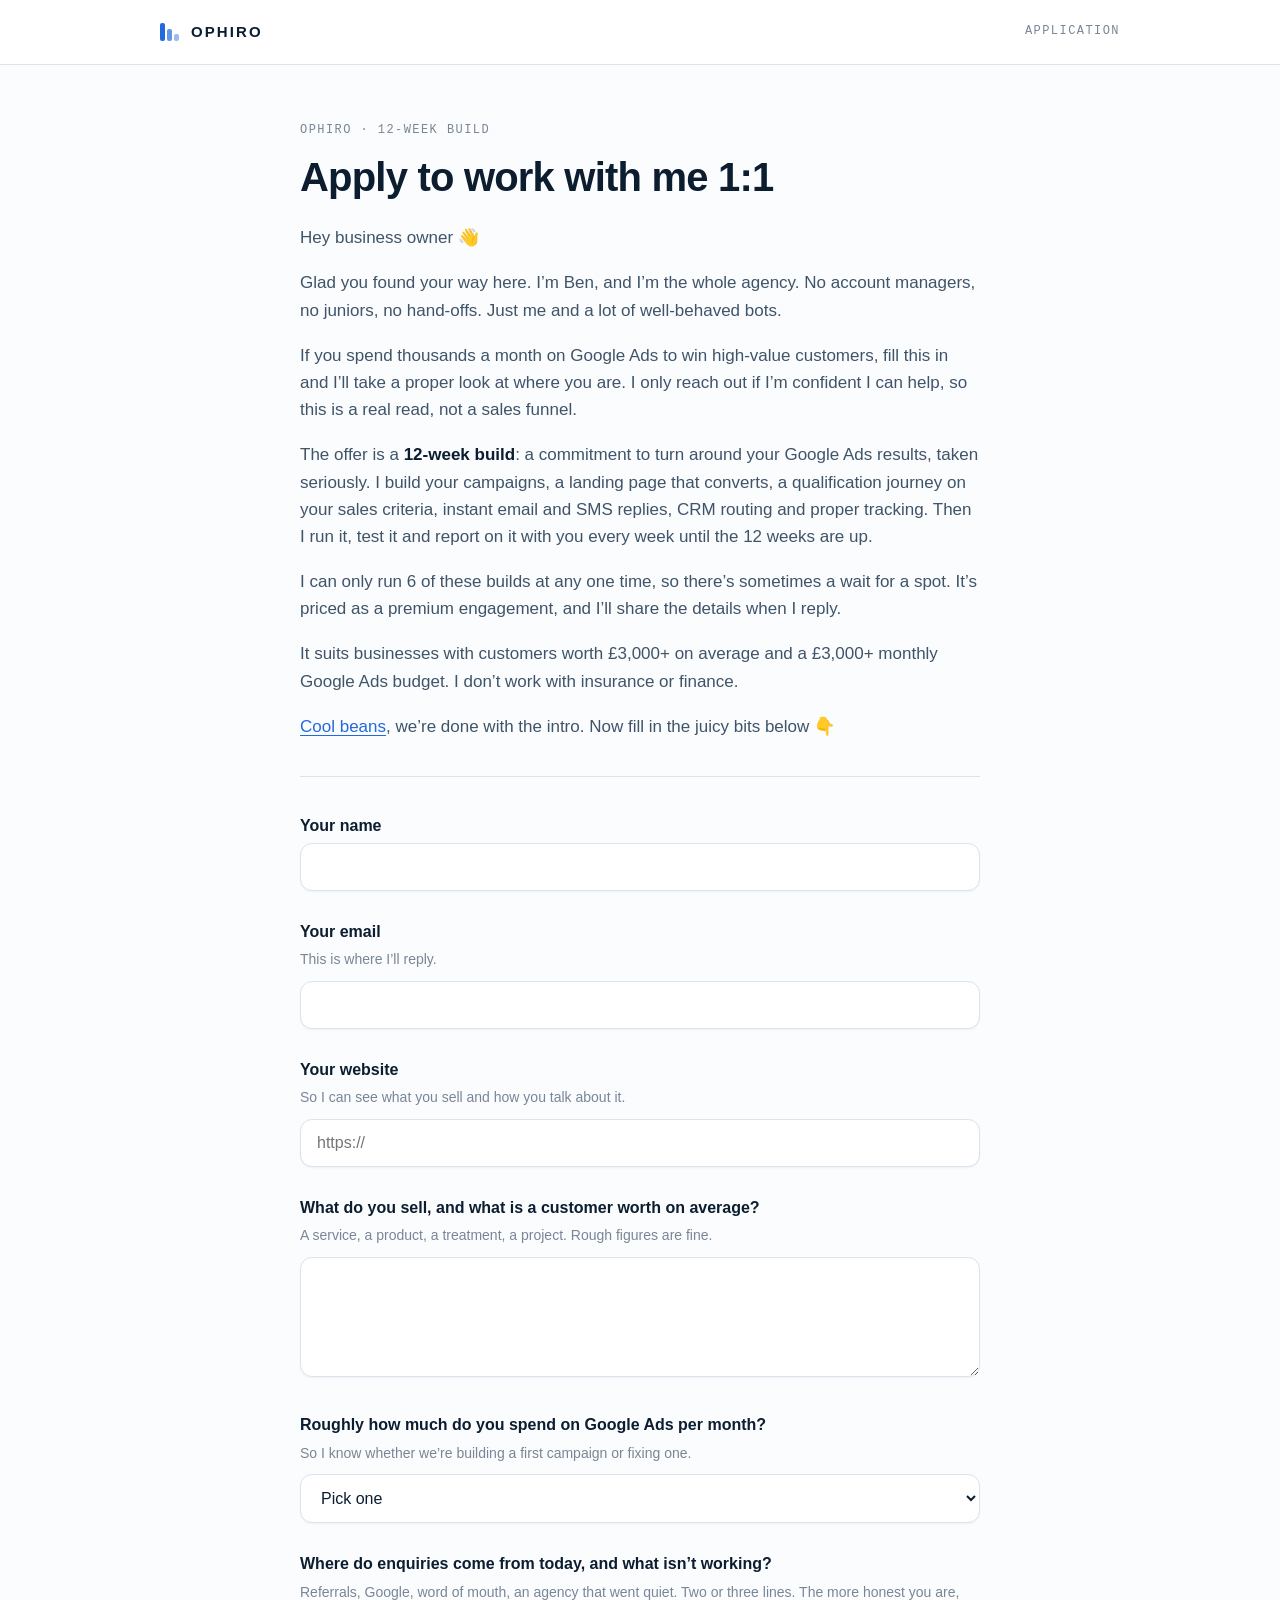
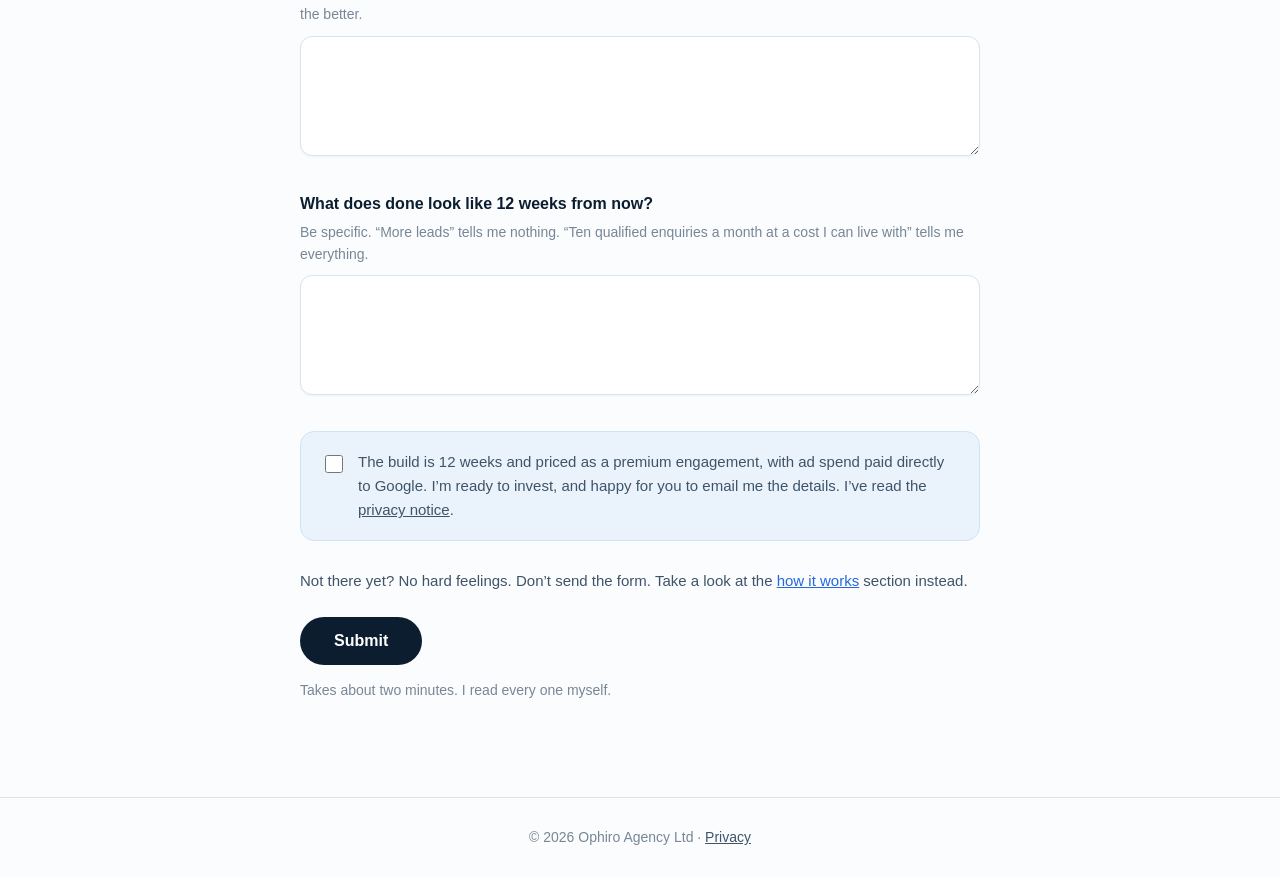
==== apply/index.html @ 17ac4d80 "Remove price placeholder from apply page Co-Authored-By: Claude Sonnet 5.5 <noreply@anthropic.com>" ====
<!doctype html>
<html lang="en-GB">
<head>
  <meta charset="utf-8">
  <meta name="viewport" content="width=device-width, initial-scale=1">
  <title>Apply | Ophiro</title>
  <meta name="description" content="Apply to work with Ben Abel on a 12-week Google Ads build. Takes about two minutes, and Ben reads every one himself.">
  <meta name="robots" content="index,follow">
  <meta name="theme-color" content="#ffffff">
  <link rel="canonical" href="https://ophiro.xyz/apply">
  <link rel="icon" type="image/png" sizes="64x64" href="/favicon.png">
  <link rel="apple-touch-icon" sizes="180x180" href="/apple-touch-icon.png">
  <link rel="stylesheet" href="/apply/apply.css?v=1">
</head>
<body>
  <header class="apply-bar">
    <div class="apply-bar-inner">
      <a class="apply-brand" href="/" aria-label="Ophiro home">
        <span class="apply-brand-mark" aria-hidden="true"><i></i><i></i><i></i></span>
        <span>OPHIRO</span>
      </a>
      <span class="apply-tag">Application</span>
    </div>
  </header>

  <main class="apply-wrap" data-apply-root>
    <p class="apply-kicker">Ophiro · 12-Week Build</p>
    <h1>Apply to work with me 1:1</h1>

    <div class="letter">
      <p>Hey business owner 👋</p>
      <p>Glad you found your way here. I’m Ben, and I’m the whole agency. No account managers, no juniors, no hand-offs. Just me and a lot of well-behaved bots.</p>
      <p>If you spend thousands a month on Google Ads to win high-value customers, fill this in and I’ll take a proper look at where you are. I only reach out if I’m confident I can help, so this is a real read, not a sales funnel.</p>
      <p>The offer is a <strong>12-week build</strong>: a commitment to turn around your Google Ads results, taken seriously. I build your campaigns, a landing page that converts, a qualification journey on your sales criteria, instant email and SMS replies, CRM routing and proper tracking. Then I run it, test it and report on it with you every week until the 12 weeks are up.</p>
      <p>I can only run 6 of these builds at any one time, so there’s sometimes a wait for a spot. It’s priced as a premium engagement, and I’ll share the details when I reply.</p>
      <p>It suits businesses with customers worth £3,000+ on average and a £3,000+ monthly Google Ads budget. I don’t work with insurance or finance.</p>
      <p><a href="/#offer">Cool beans</a>, we’re done with the intro. Now fill in the juicy bits below 👇</p>
    </div>

    <hr class="apply-rule">

    <form class="apply-form" data-apply-form novalidate>
      <div class="honeypot" aria-hidden="true">
        <label>Leave this field empty <input type="text" name="company_website" tabindex="-1" autocomplete="off"></label>
      </div>

      <div class="field">
        <label for="name">Your name</label>
        <input id="name" name="name" type="text" autocomplete="name" required>
      </div>

      <div class="field">
        <label for="email">Your email</label>
        <span class="hint">This is where I’ll reply.</span>
        <input id="email" name="email" type="email" autocomplete="email" required>
      </div>

      <div class="field">
        <label for="website">Your website</label>
        <span class="hint">So I can see what you sell and how you talk about it.</span>
        <input id="website" name="website" type="url" placeholder="https://" autocomplete="url" required>
      </div>

      <div class="field">
        <label for="sell">What do you sell, and what is a customer worth on average?</label>
        <span class="hint">A service, a product, a treatment, a project. Rough figures are fine.</span>
        <textarea id="sell" name="sell" required></textarea>
      </div>

      <div class="field">
        <label for="budget">Roughly how much do you spend on Google Ads per month?</label>
        <span class="hint">So I know whether we’re building a first campaign or fixing one.</span>
        <select id="budget" name="budget" required>
          <option value="">Pick one</option>
          <option>Not advertising yet</option>
          <option>Under £3,000</option>
          <option>£3,000 to £10,000</option>
          <option>£10,000 to £30,000</option>
          <option>£30,000+</option>
        </select>
      </div>

      <div class="field">
        <label for="today">Where do enquiries come from today, and what isn’t working?</label>
        <span class="hint">Referrals, Google, word of mouth, an agency that went quiet. Two or three lines. The more honest you are, the better.</span>
        <textarea id="today" name="today" required></textarea>
      </div>

      <div class="field">
        <label for="done">What does done look like 12 weeks from now?</label>
        <span class="hint">Be specific. “More leads” tells me nothing. “Ten qualified enquiries a month at a cost I can live with” tells me everything.</span>
        <textarea id="done" name="done" required></textarea>
      </div>

      <div class="consent">
        <label>
          <input type="checkbox" name="consent" required>
          <span>The build is 12 weeks and priced as a premium engagement, with ad spend paid directly to Google. I’m ready to invest, and happy for you to email me the details. I’ve read the <a href="/privacy/">privacy notice</a>.</span>
        </label>
      </div>

      <p class="not-ready">Not there yet? No hard feelings. Don’t send the form. Take a look at the <a href="/#how">how it works</a> section instead.</p>

      <button class="submit" type="submit" data-submit>Submit</button>
      <p class="submit-note">Takes about two minutes. I read every one myself.</p>
      <p class="form-error" role="alert" data-error hidden></p>
    </form>

    <section class="thanks" data-thanks tabindex="-1" aria-live="polite">
      <h2>Got it, thank you.</h2>
      <p>I read every application myself. If I’m confident I can help, you’ll hear from me by email, usually within two working days. If I’m not, I’ll tell you that too, and point you somewhere better where I can.</p>
      <p><a href="/">Back to ophiro.xyz</a></p>
    </section>
  </main>

  <footer class="apply-foot">
    <span>© <span data-year></span> Ophiro Agency Ltd · <a href="/privacy/">Privacy</a></span>
  </footer>

  <script src="/apply/apply.js?v=1"></script>
</body>
</html>
---- apply/apply.css ----
:root {
  --ink: #0b1d2f;
  --soft-ink: #3f5468;
  --muted: #788696;
  --line: #dbe3eb;
  --sky: #a9cdf0;
  --sky-3: #eaf3fc;
  --blue: #2468dd;
  --bg: #fbfcfe;
  --error: #b42318;
}

* { box-sizing: border-box; }
html { scroll-behavior: smooth; }
body {
  margin: 0;
  background: var(--bg);
  color: var(--ink);
  font-family: Inter, ui-sans-serif, -apple-system, BlinkMacSystemFont, "Segoe UI", sans-serif;
  line-height: 1.6;
  -webkit-font-smoothing: antialiased;
}
a { color: inherit; }

.apply-bar {
  background: #fff;
  border-bottom: 1px solid var(--line);
}
.apply-bar-inner {
  width: min(960px, calc(100% - 32px));
  margin: 0 auto;
  height: 64px;
  display: flex;
  align-items: center;
  justify-content: space-between;
}
.apply-brand {
  display: inline-flex;
  align-items: center;
  gap: 10px;
  font-weight: 800;
  letter-spacing: .14em;
  font-size: 15px;
  text-decoration: none;
}
.apply-brand i {
  display: inline-block;
  width: 5px;
  height: 18px;
  margin-right: 2px;
  background: var(--blue);
  border-radius: 2px;
}
.apply-brand i:nth-child(2) { height: 12px; opacity: .7; }
.apply-brand i:nth-child(3) { height: 7px; opacity: .45; }
.apply-brand-mark { display: inline-flex; align-items: flex-end; }
.apply-tag {
  font-family: ui-monospace, SFMono-Regular, Menlo, monospace;
  font-size: 12px;
  letter-spacing: .12em;
  text-transform: uppercase;
  color: var(--muted);
}

.apply-wrap {
  width: min(680px, calc(100% - 32px));
  margin: 0 auto;
  padding: 56px 0 96px;
}
.apply-kicker {
  font-family: ui-monospace, SFMono-Regular, Menlo, monospace;
  font-size: 12px;
  letter-spacing: .12em;
  text-transform: uppercase;
  color: var(--muted);
  margin: 0 0 14px;
}
.apply-wrap h1 {
  font-size: clamp(30px, 5vw, 40px);
  line-height: 1.15;
  letter-spacing: -.02em;
  margin: 0 0 24px;
}
.letter p { margin: 0 0 18px; color: var(--soft-ink); font-size: 17px; }
.letter a { color: var(--blue); text-underline-offset: 3px; }
.letter strong { color: var(--ink); }

.apply-rule { border: 0; border-top: 1px solid var(--line); margin: 36px 0; }

.field { margin-bottom: 28px; }
.field label, .field legend {
  display: block;
  font-weight: 700;
  font-size: 16px;
  margin-bottom: 4px;
  padding: 0;
}
.field .hint { display: block; color: var(--muted); font-size: 14px; margin-bottom: 10px; }
.field input[type="text"],
.field input[type="email"],
.field input[type="url"],
.field select,
.field textarea {
  width: 100%;
  padding: 14px 16px;
  border: 1px solid var(--line);
  border-radius: 12px;
  background: #fff;
  color: var(--ink);
  font-size: 16px;
  box-shadow: 0 1px 2px rgba(13, 41, 69, .05);
}
.field textarea { min-height: 120px; resize: vertical; }
.field input:focus, .field select:focus, .field textarea:focus {
  outline: 2px solid var(--blue);
  outline-offset: 1px;
  border-color: var(--blue);
}
.field [aria-invalid="true"] { border-color: var(--error); }

.consent {
  background: var(--sky-3);
  border: 1px solid #cfe3f7;
  border-radius: 14px;
  padding: 18px 20px;
  color: var(--soft-ink);
  font-size: 15px;
  margin-bottom: 28px;
}
.consent label { display: flex; gap: 12px; align-items: flex-start; font-weight: 500; cursor: pointer; }
.consent input { margin-top: 5px; width: 18px; height: 18px; flex: none; }

.not-ready { color: var(--soft-ink); font-size: 15px; margin: 0 0 24px; }
.not-ready a { color: var(--blue); }

.submit {
  display: inline-block;
  border: 0;
  border-radius: 999px;
  padding: 15px 34px;
  background: var(--ink);
  color: #fff;
  font-weight: 700;
  font-size: 16px;
  cursor: pointer;
}
.submit:hover { background: #123451; }
.submit[disabled] { opacity: .6; cursor: wait; }
.submit-note { color: var(--muted); font-size: 14px; margin: 14px 0 0; }

.form-error { color: var(--error); font-size: 15px; margin: 16px 0 0; }

.honeypot { position: absolute; left: -9999px; width: 1px; height: 1px; overflow: hidden; }

.thanks { display: none; }
.is-sent .thanks { display: block; }
.is-sent .apply-form, .is-sent .letter, .is-sent .apply-rule { display: none; }
.thanks h2 { font-size: 28px; margin: 0 0 14px; letter-spacing: -.01em; }
.thanks p { color: var(--soft-ink); font-size: 17px; }

.apply-foot {
  border-top: 1px solid var(--line);
  padding: 28px 16px;
  text-align: center;
  color: var(--muted);
  font-size: 14px;
}
.apply-foot a { color: var(--soft-ink); }

@media (max-width: 560px) {
  .apply-wrap { padding: 36px 0 72px; }
  .apply-tag { display: none; }
}
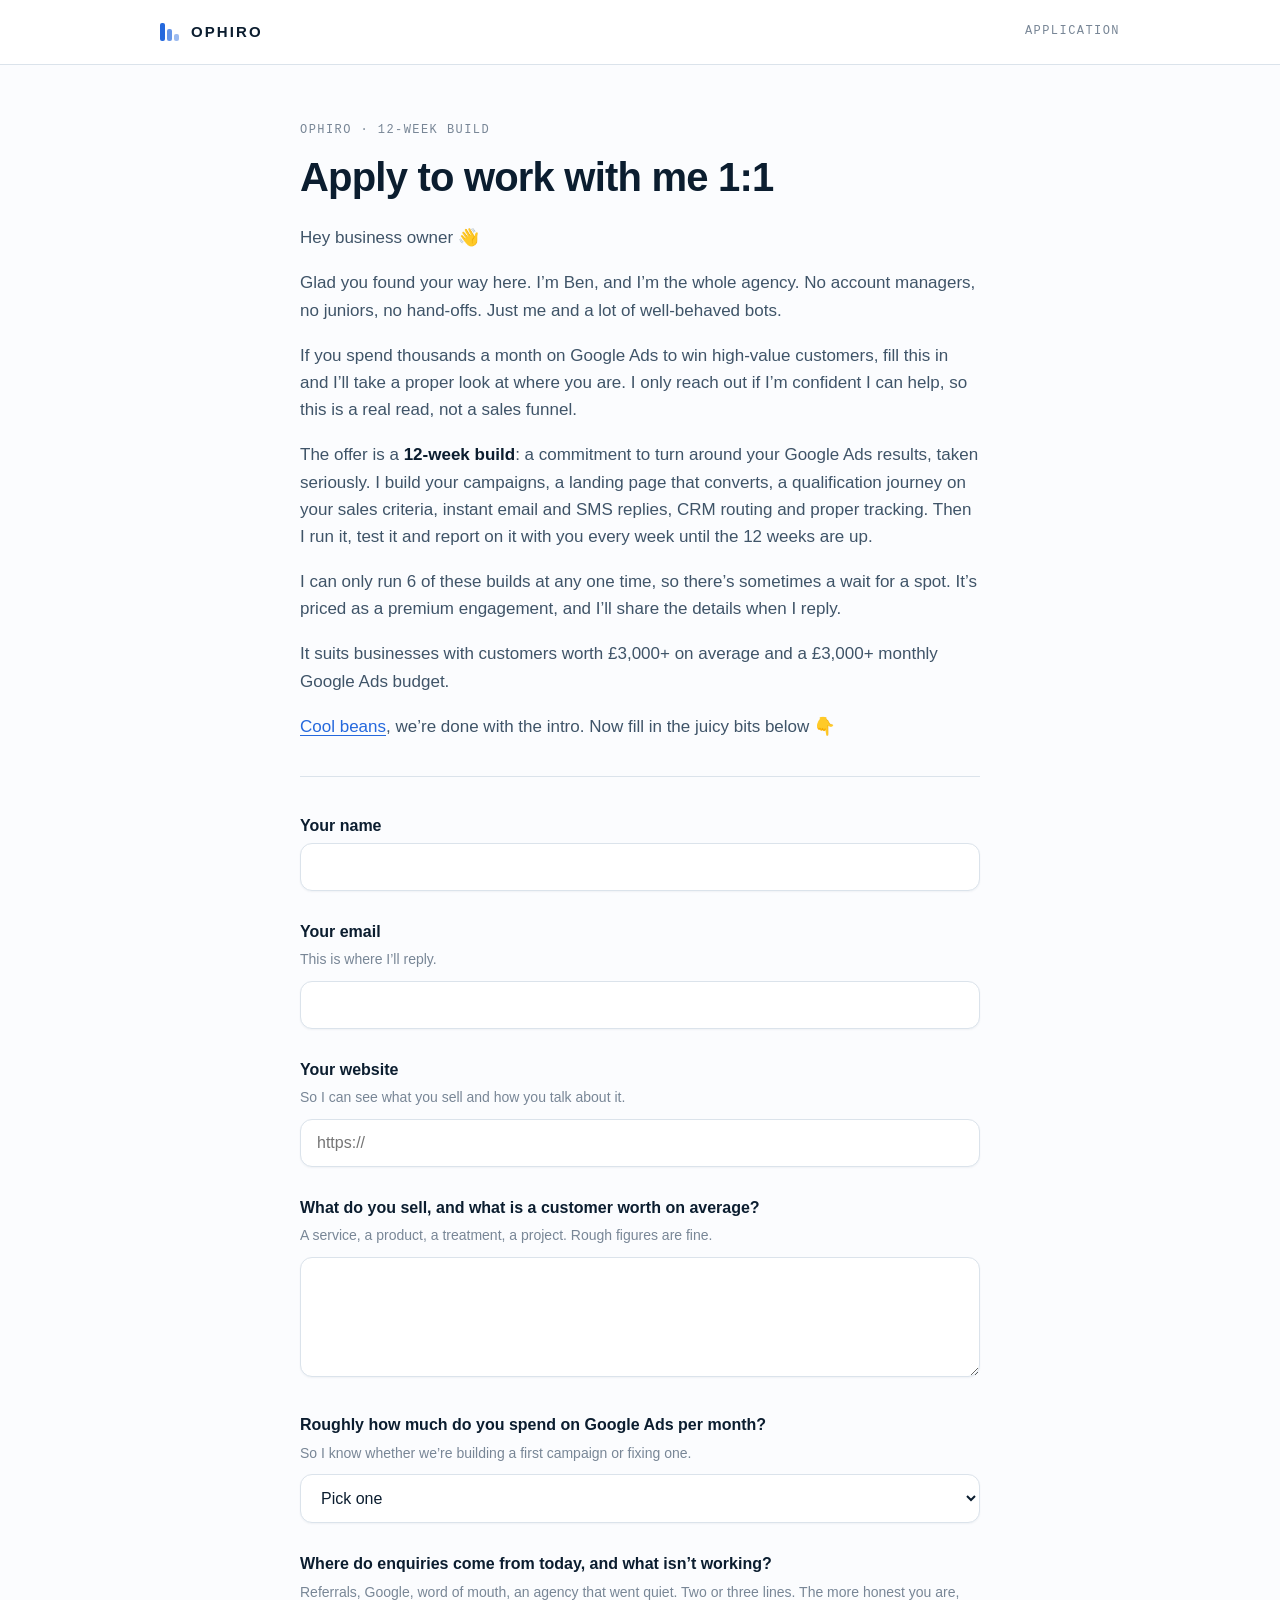
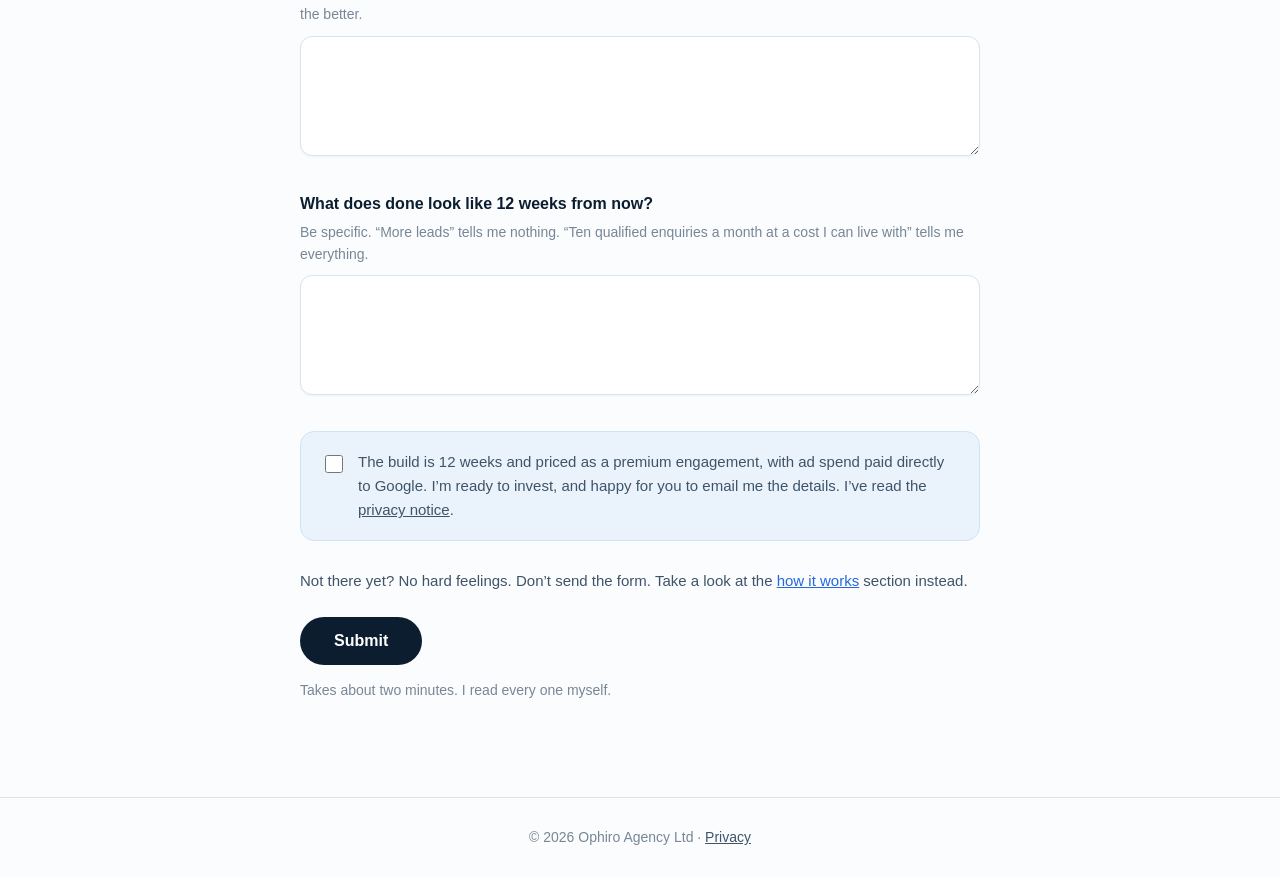
==== commit 4973c09d: "Remove niche pills and insurance/finance exclusion Co-Authored-By: Claude Sonnet 5.5 <noreply@anthro" ====
--- a/apply/index.html
+++ b/apply/index.html
@@ -33,7 +33,7 @@
       <p>If you spend thousands a month on Google Ads to win high-value customers, fill this in and I’ll take a proper look at where you are. I only reach out if I’m confident I can help, so this is a real read, not a sales funnel.</p>
       <p>The offer is a <strong>12-week build</strong>: a commitment to turn around your Google Ads results, taken seriously. I build your campaigns, a landing page that converts, a qualification journey on your sales criteria, instant email and SMS replies, CRM routing and proper tracking. Then I run it, test it and report on it with you every week until the 12 weeks are up.</p>
       <p>I can only run 6 of these builds at any one time, so there’s sometimes a wait for a spot. It’s priced as a premium engagement, and I’ll share the details when I reply.</p>
-      <p>It suits businesses with customers worth £3,000+ on average and a £3,000+ monthly Google Ads budget. I don’t work with insurance or finance.</p>
+      <p>It suits businesses with customers worth £3,000+ on average and a £3,000+ monthly Google Ads budget.</p>
       <p><a href="/#offer">Cool beans</a>, we’re done with the intro. Now fill in the juicy bits below 👇</p>
     </div>
 
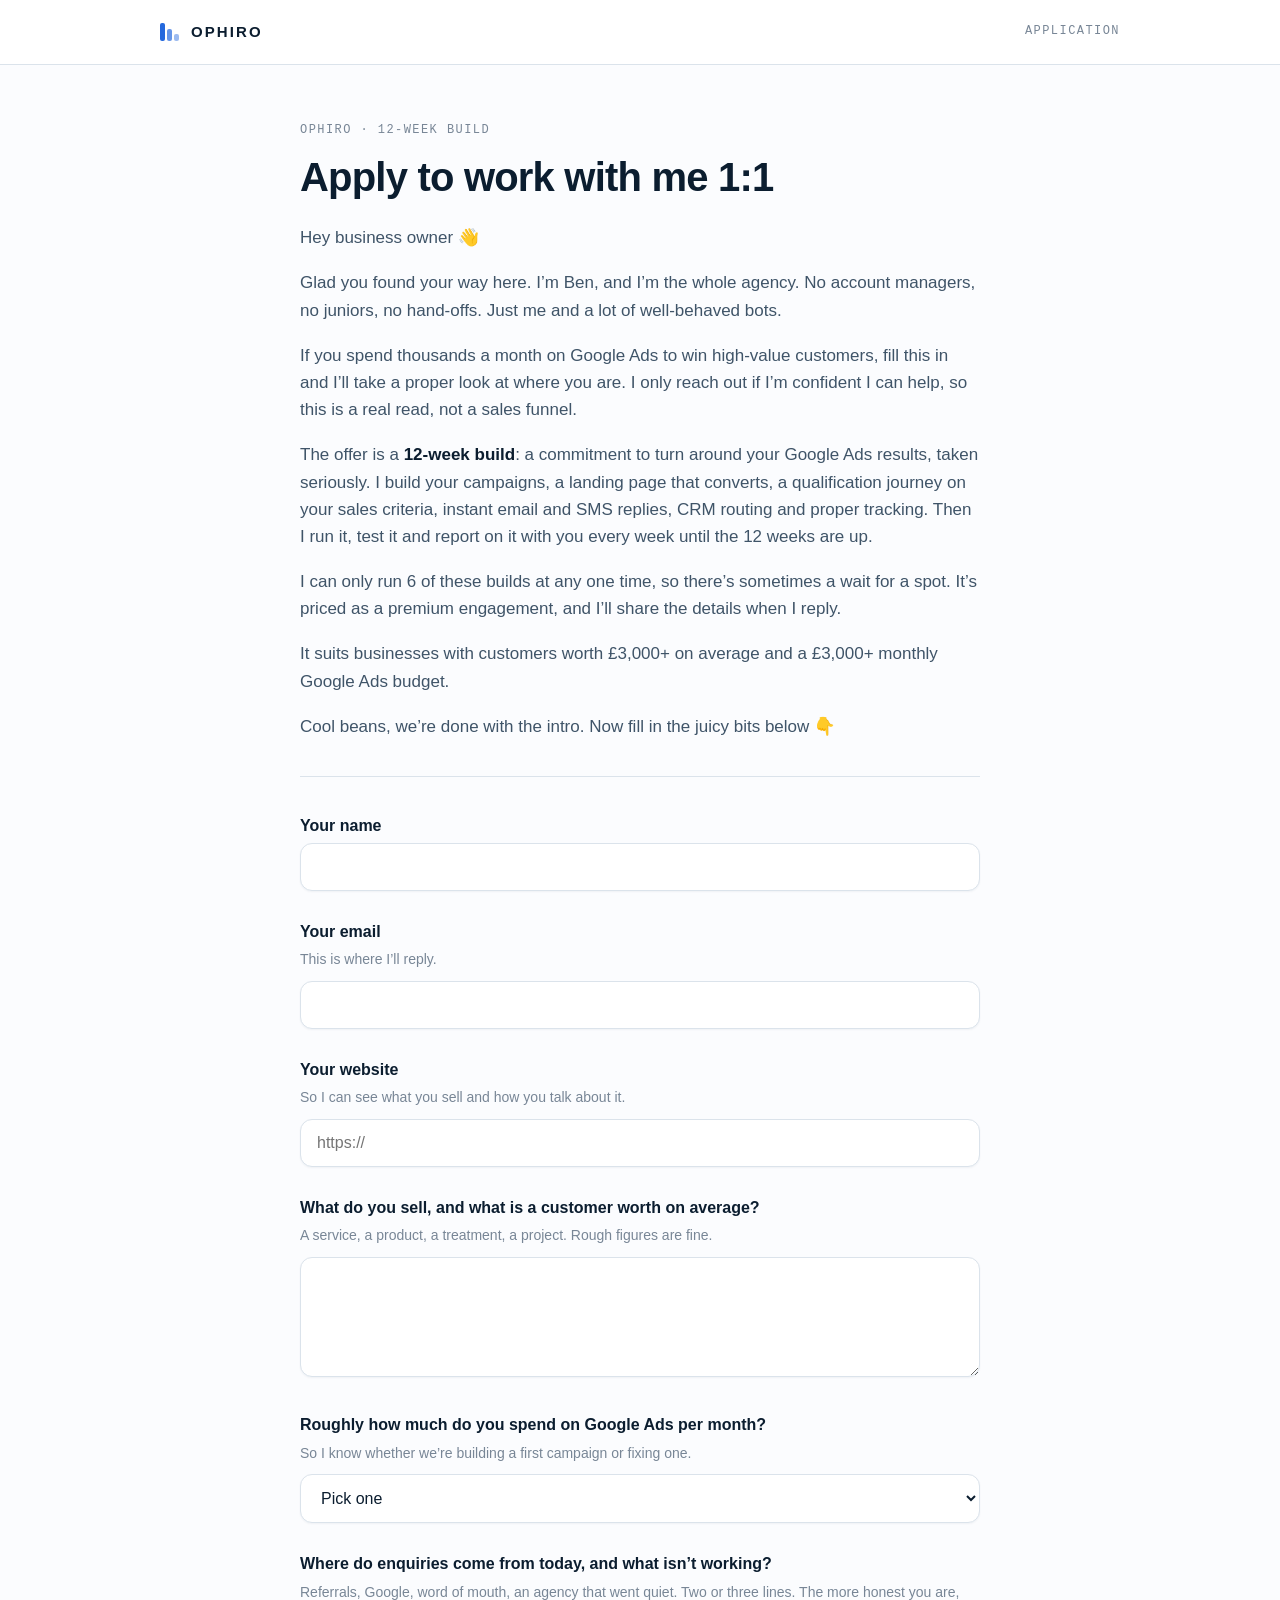
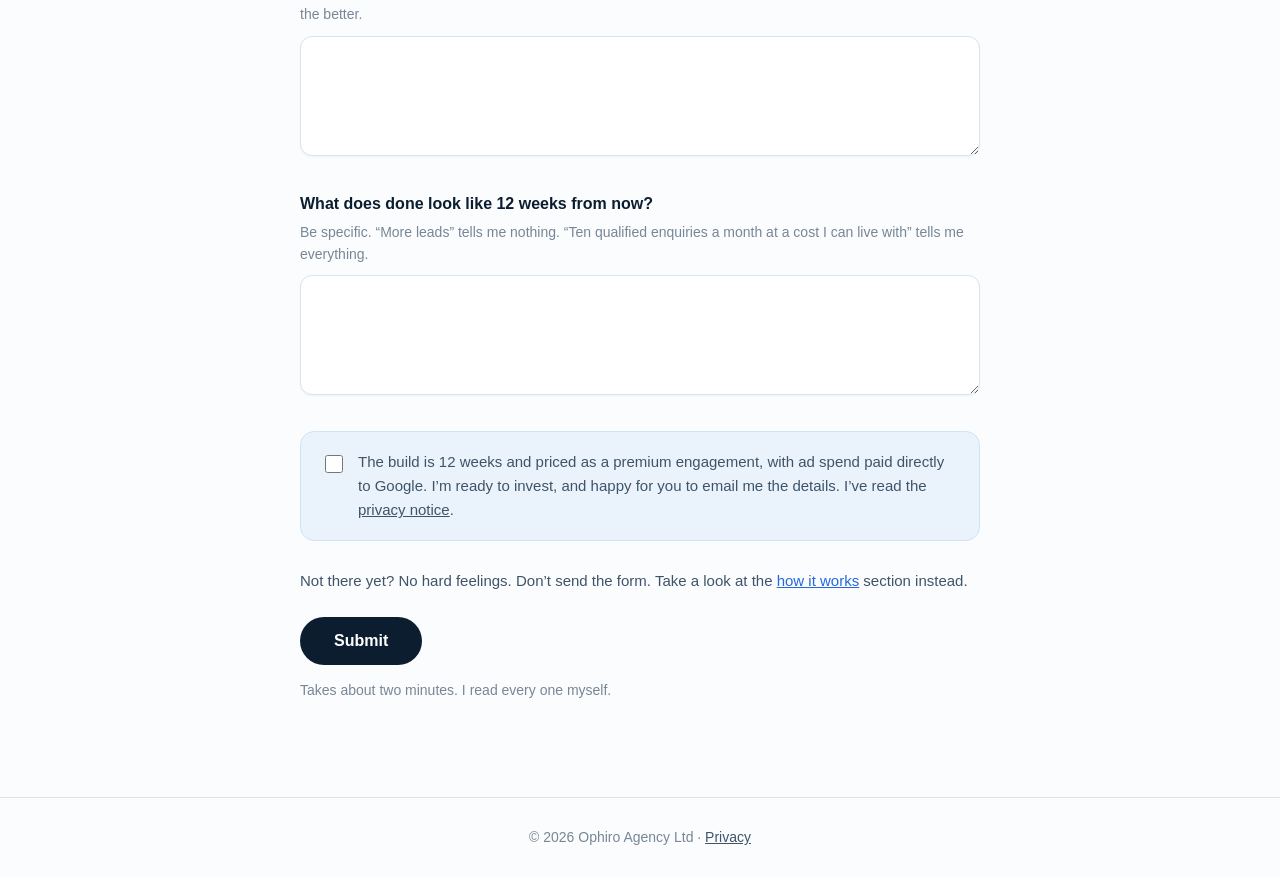
==== commit 74ca99cf: "Remove dead link on /apply intro Co-Authored-By: Claude Sonnet 5.5 <noreply@anthropic.com>" ====
--- a/apply/index.html
+++ b/apply/index.html
@@ -34,7 +34,7 @@
       <p>The offer is a <strong>12-week build</strong>: a commitment to turn around your Google Ads results, taken seriously. I build your campaigns, a landing page that converts, a qualification journey on your sales criteria, instant email and SMS replies, CRM routing and proper tracking. Then I run it, test it and report on it with you every week until the 12 weeks are up.</p>
       <p>I can only run 6 of these builds at any one time, so there’s sometimes a wait for a spot. It’s priced as a premium engagement, and I’ll share the details when I reply.</p>
       <p>It suits businesses with customers worth £3,000+ on average and a £3,000+ monthly Google Ads budget.</p>
-      <p><a href="/#offer">Cool beans</a>, we’re done with the intro. Now fill in the juicy bits below 👇</p>
+      <p>Cool beans, we’re done with the intro. Now fill in the juicy bits below 👇</p>
     </div>
 
     <hr class="apply-rule">
@@ -117,6 +117,6 @@
     <span>© <span data-year></span> Ophiro Agency Ltd · <a href="/privacy/">Privacy</a></span>
   </footer>
 
-  <script src="/apply/apply.js?v=1"></script>
+  <script src="/apply/apply.js?v=2"></script>
 </body>
 </html>
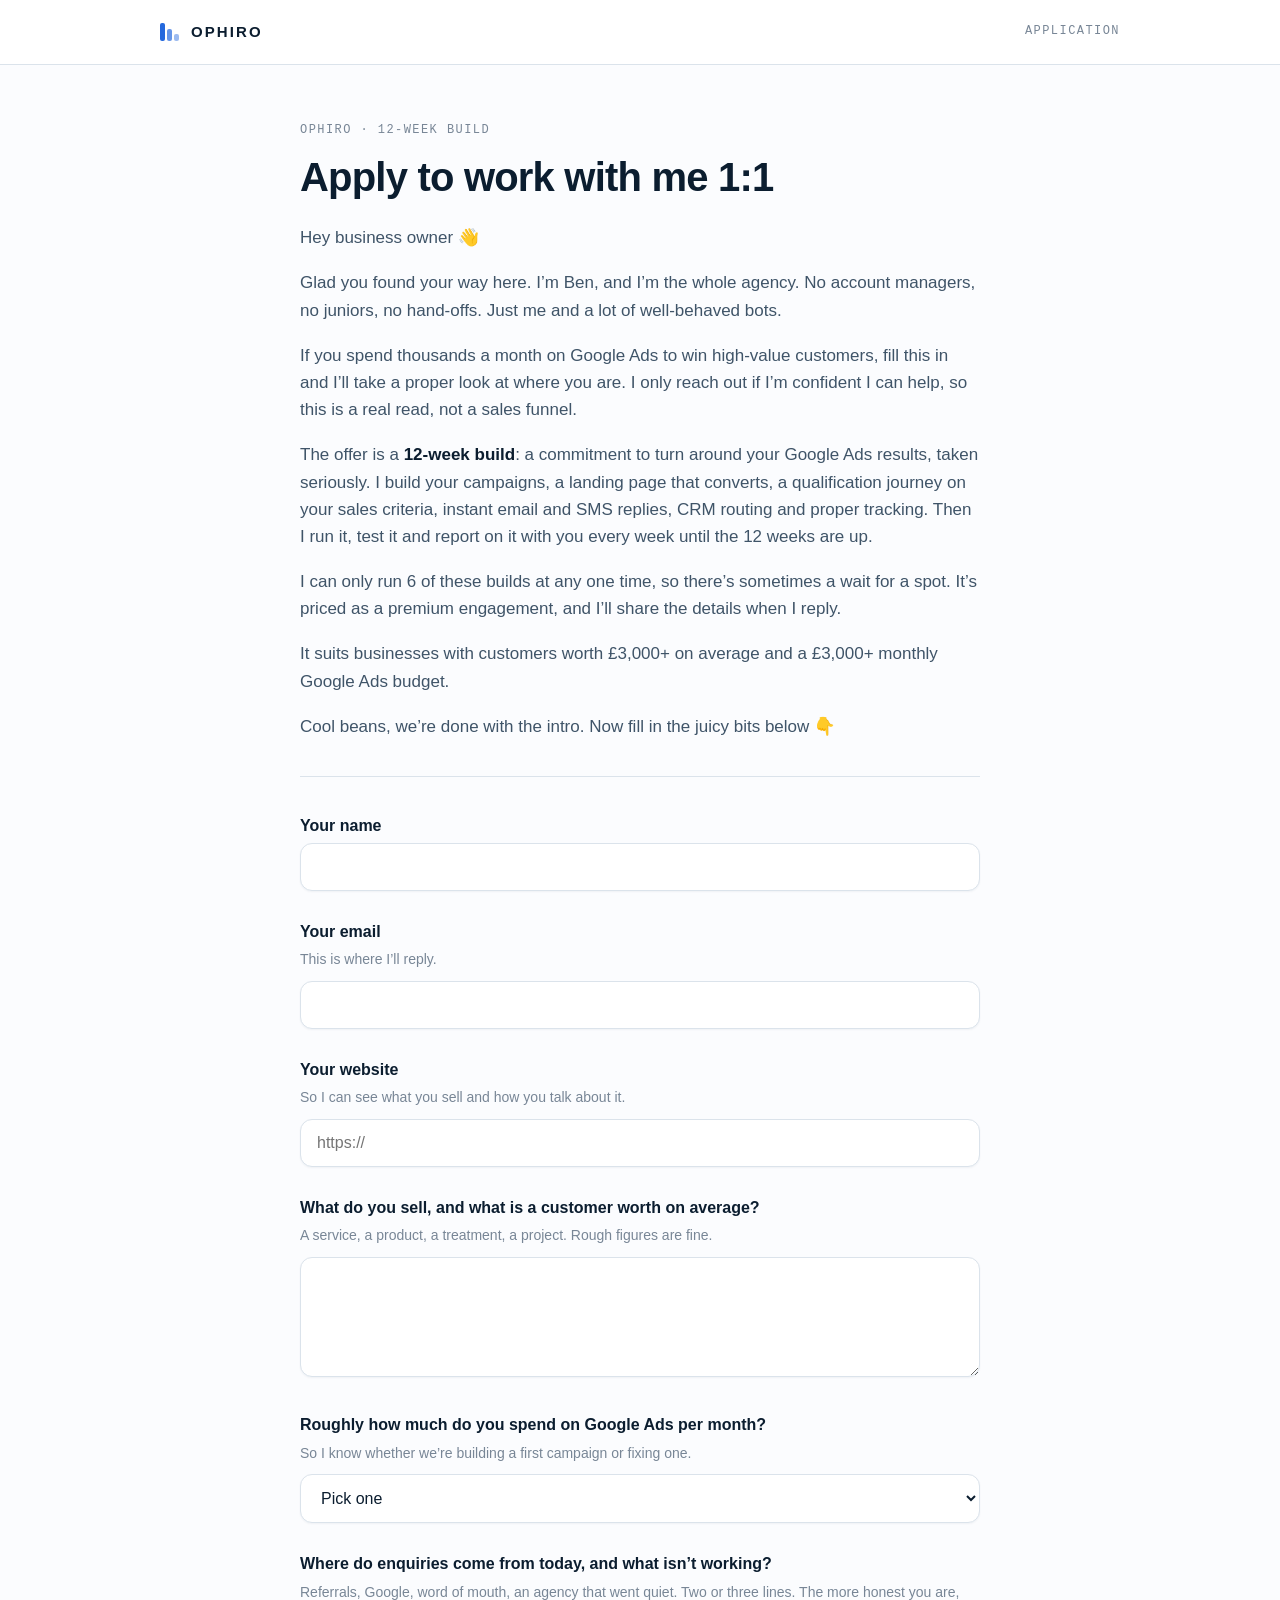
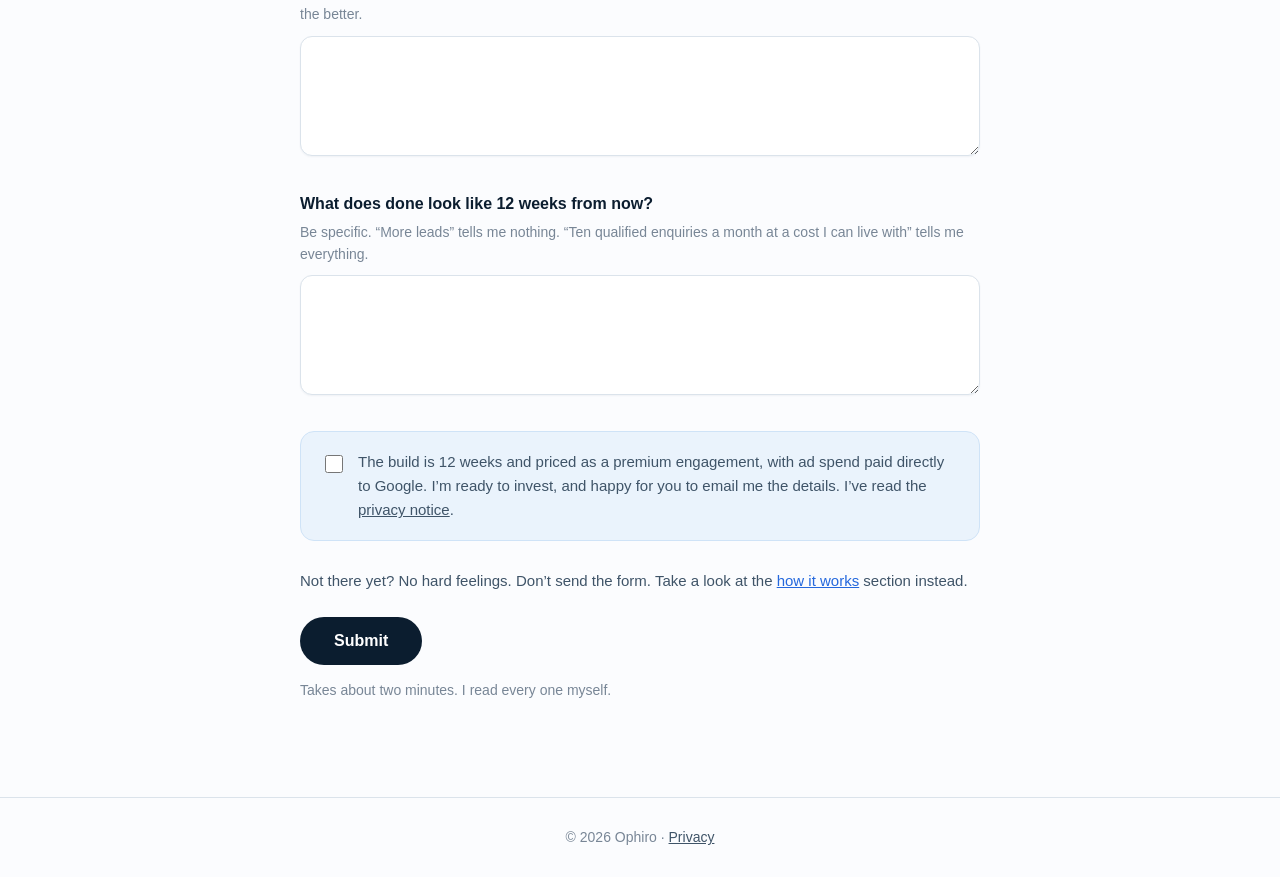
==== commit 00570632: "Footer: Ophiro Agency Ltd to Ophiro Co-Authored-By: Claude Sonnet 5.5 <noreply@anthropic.com>" ====
--- a/apply/index.html
+++ b/apply/index.html
@@ -114,7 +114,7 @@
   </main>
 
   <footer class="apply-foot">
-    <span>© <span data-year></span> Ophiro Agency Ltd · <a href="/privacy/">Privacy</a></span>
+    <span>© <span data-year></span> Ophiro · <a href="/privacy/">Privacy</a></span>
   </footer>
 
   <script src="/apply/apply.js?v=2"></script>
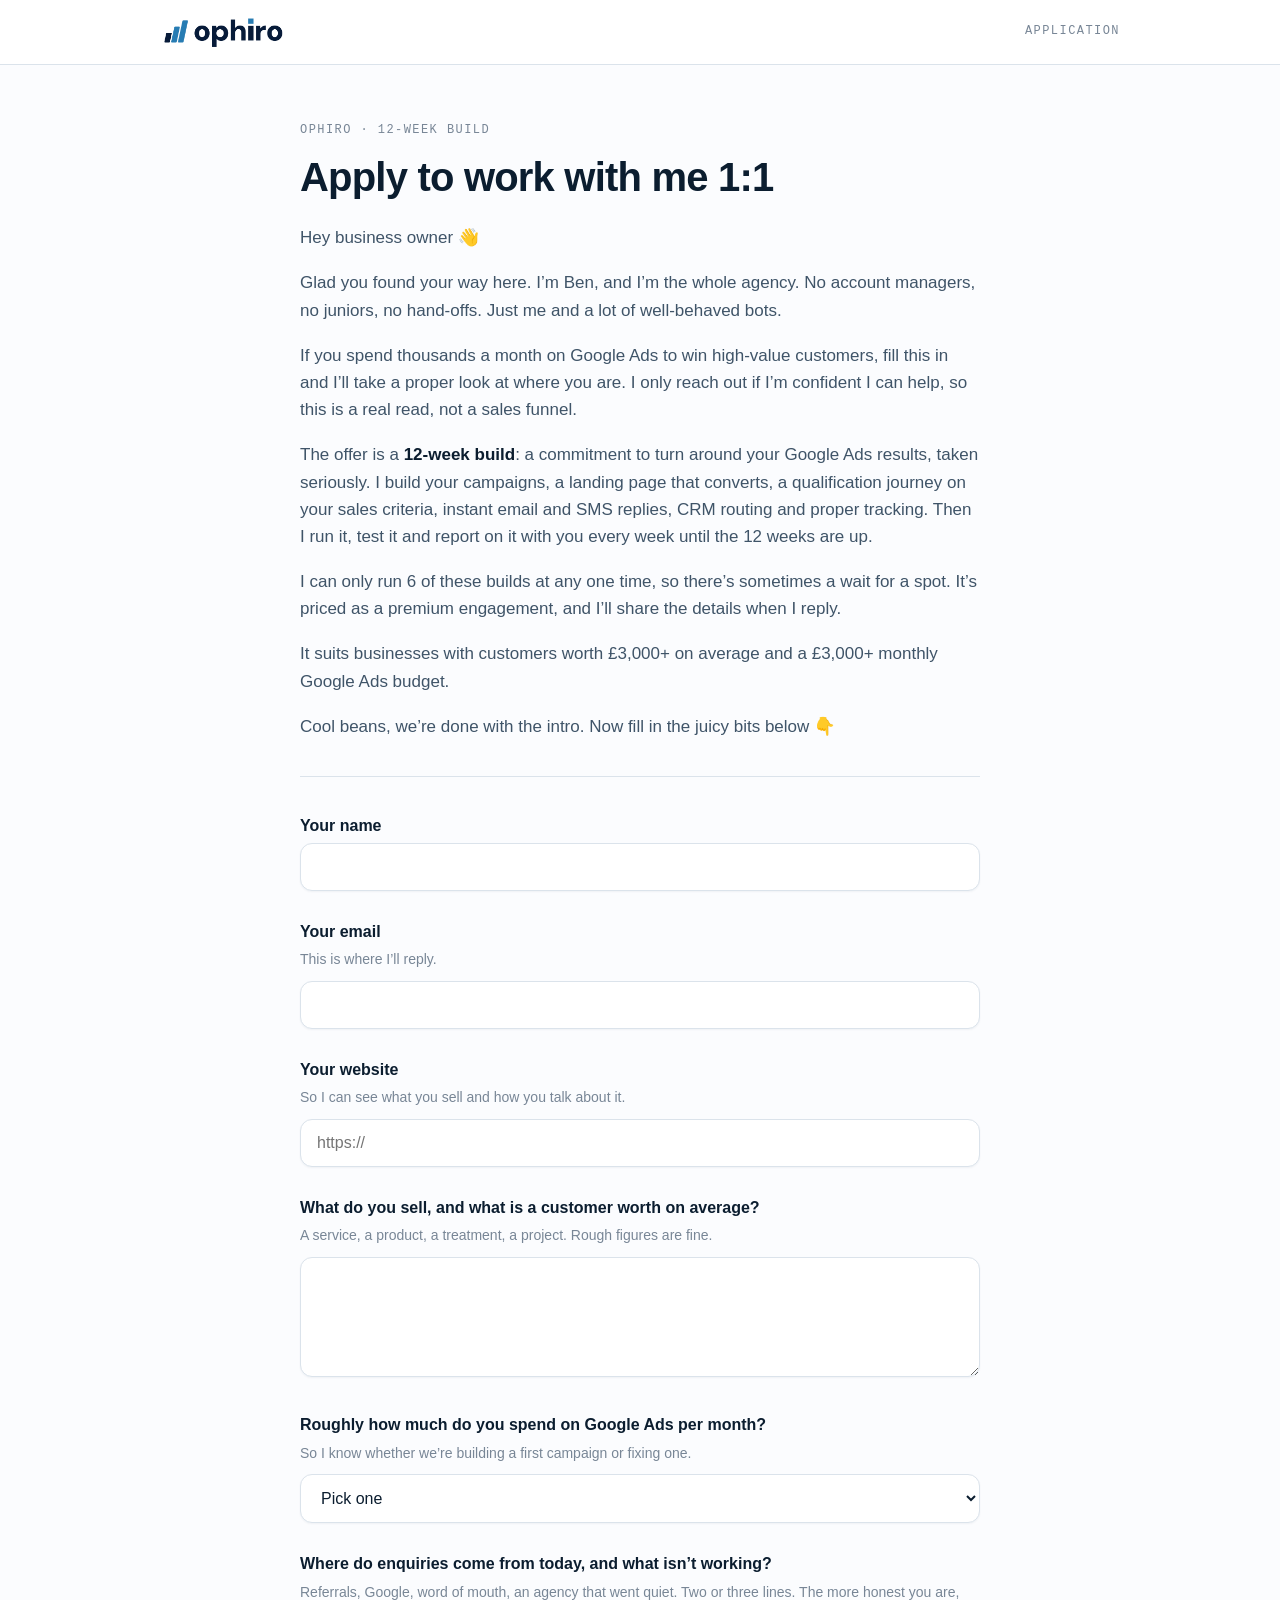
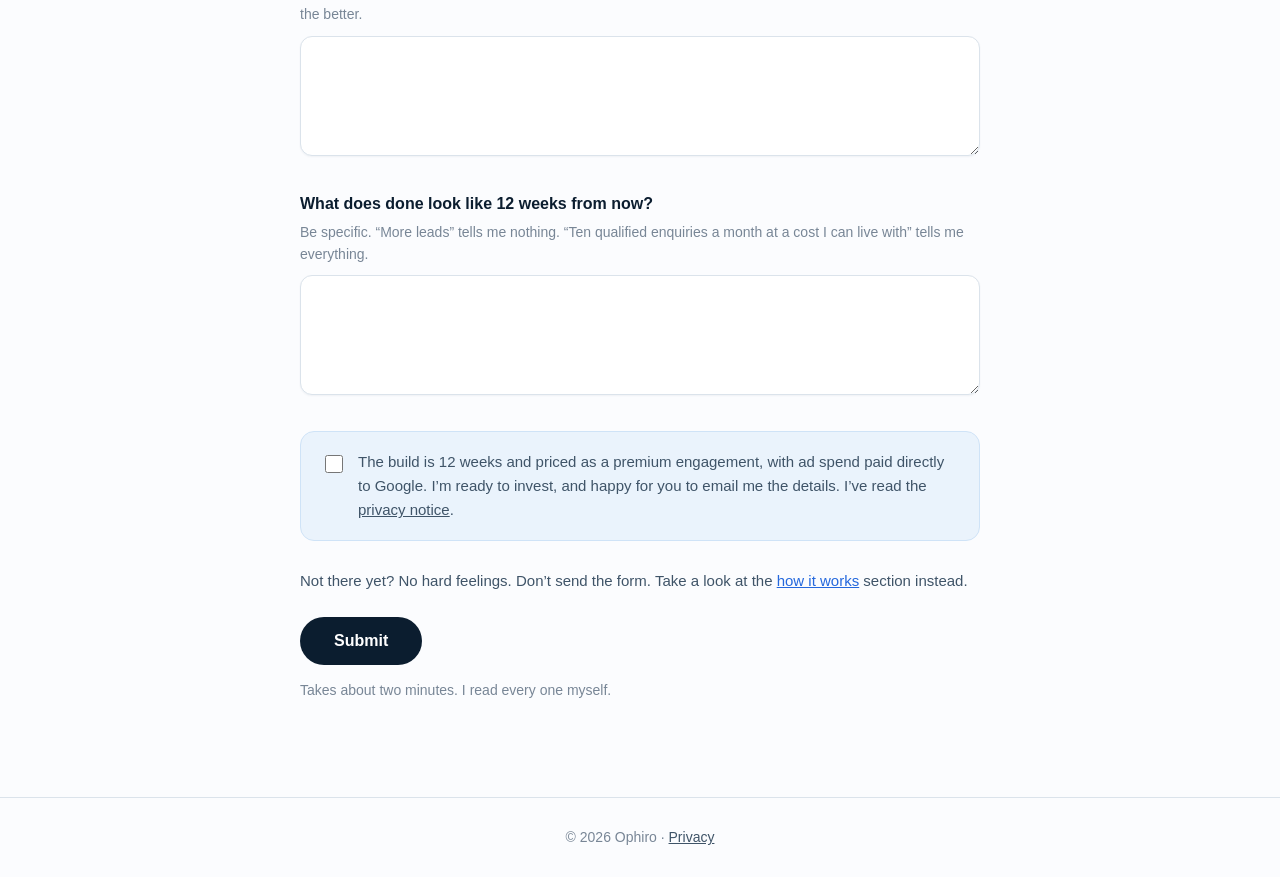
==== commit c251223c: "New Ophiro logo, favicon and touch icon across site Co-Authored-By: Claude Sonnet 5.5 <noreply@anthr" ====
--- a/apply/index.html
+++ b/apply/index.html
@@ -8,16 +8,16 @@
   <meta name="robots" content="index,follow">
   <meta name="theme-color" content="#ffffff">
   <link rel="canonical" href="https://ophiro.xyz/apply">
+  <link rel="icon" type="image/svg+xml" href="/favicon.svg">
   <link rel="icon" type="image/png" sizes="64x64" href="/favicon.png">
   <link rel="apple-touch-icon" sizes="180x180" href="/apple-touch-icon.png">
-  <link rel="stylesheet" href="/apply/apply.css?v=1">
+  <link rel="stylesheet" href="/apply/apply.css?v=2">
 </head>
 <body>
   <header class="apply-bar">
     <div class="apply-bar-inner">
       <a class="apply-brand" href="/" aria-label="Ophiro home">
-        <span class="apply-brand-mark" aria-hidden="true"><i></i><i></i><i></i></span>
-        <span>OPHIRO</span>
+        <img class="brand-logo" src="/images/brand/ophiro-logo.png" alt="Ophiro" width="150" height="38">
       </a>
       <span class="apply-tag">Application</span>
     </div>
--- a/apply/apply.css
+++ b/apply/apply.css
@@ -171,3 +171,5 @@
   .apply-wrap { padding: 36px 0 72px; }
   .apply-tag { display: none; }
 }
+
+.brand-logo { display: block; height: 32px; width: auto; }
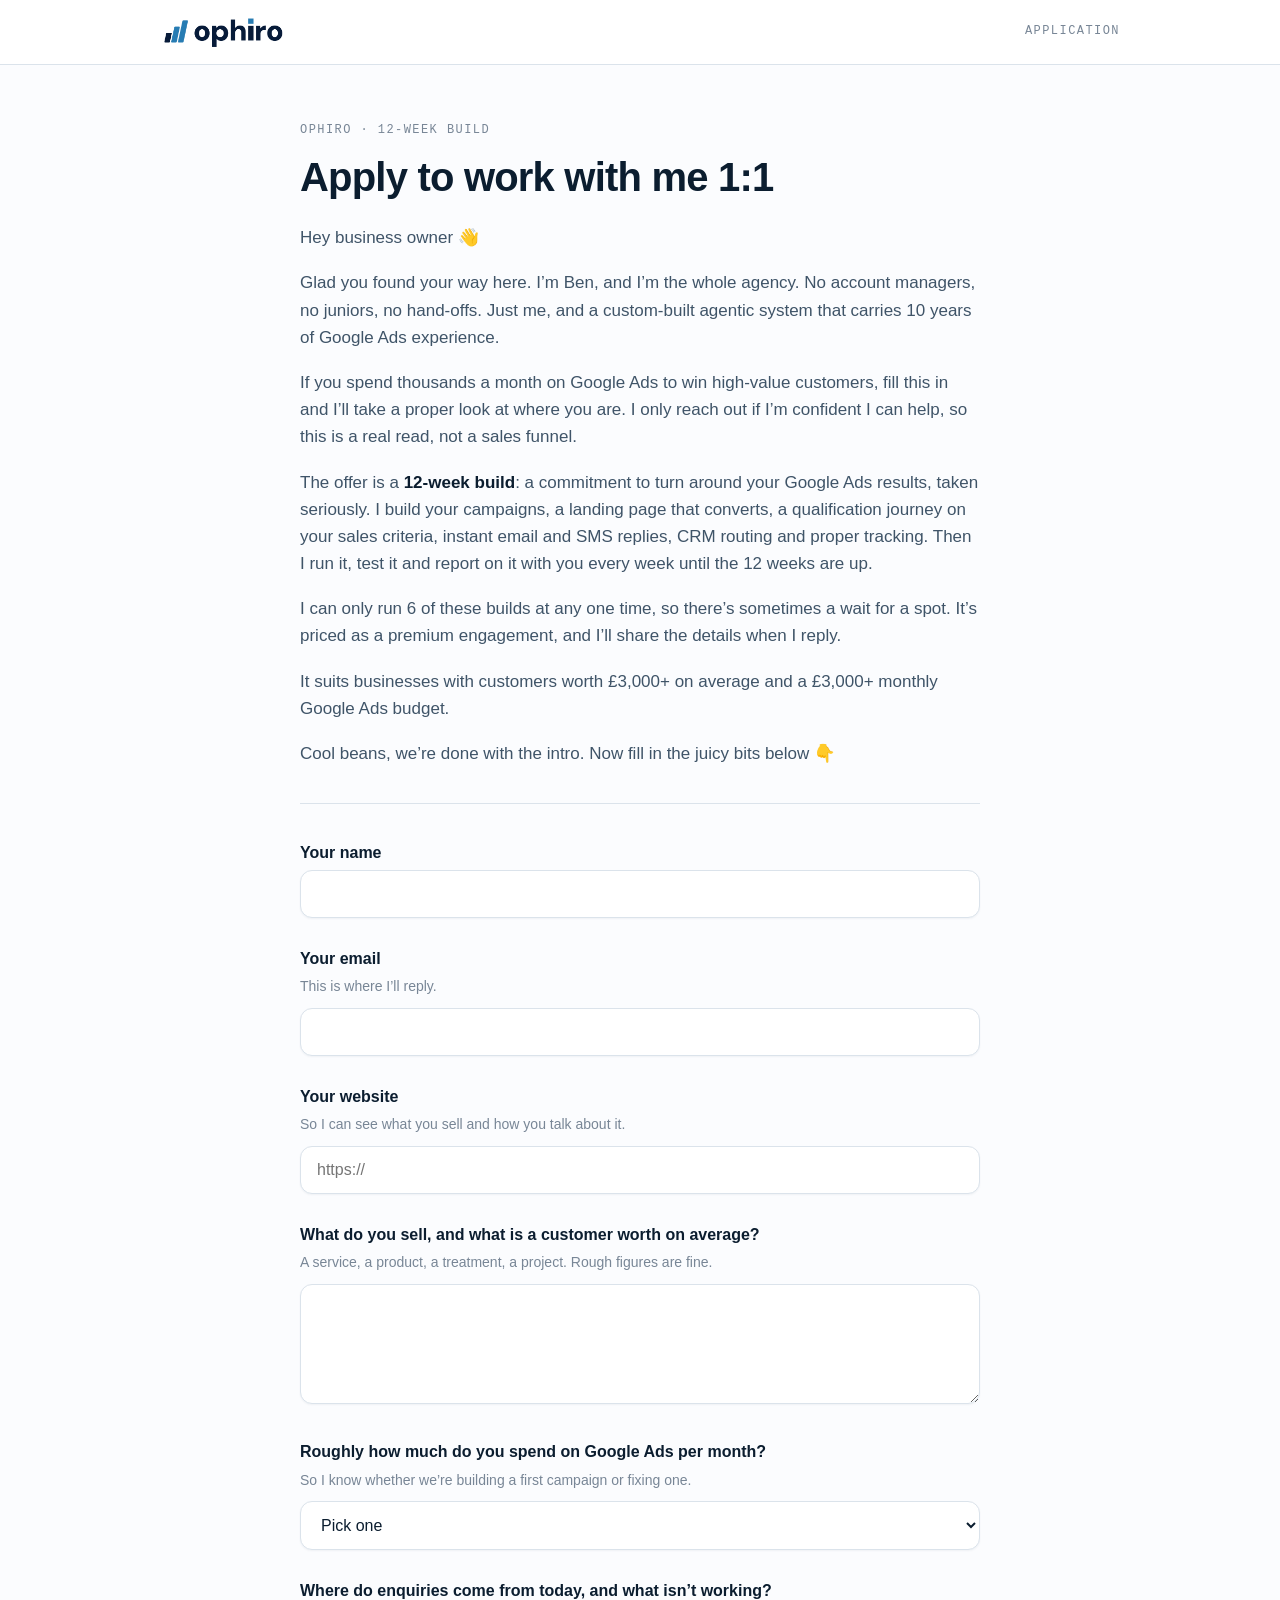
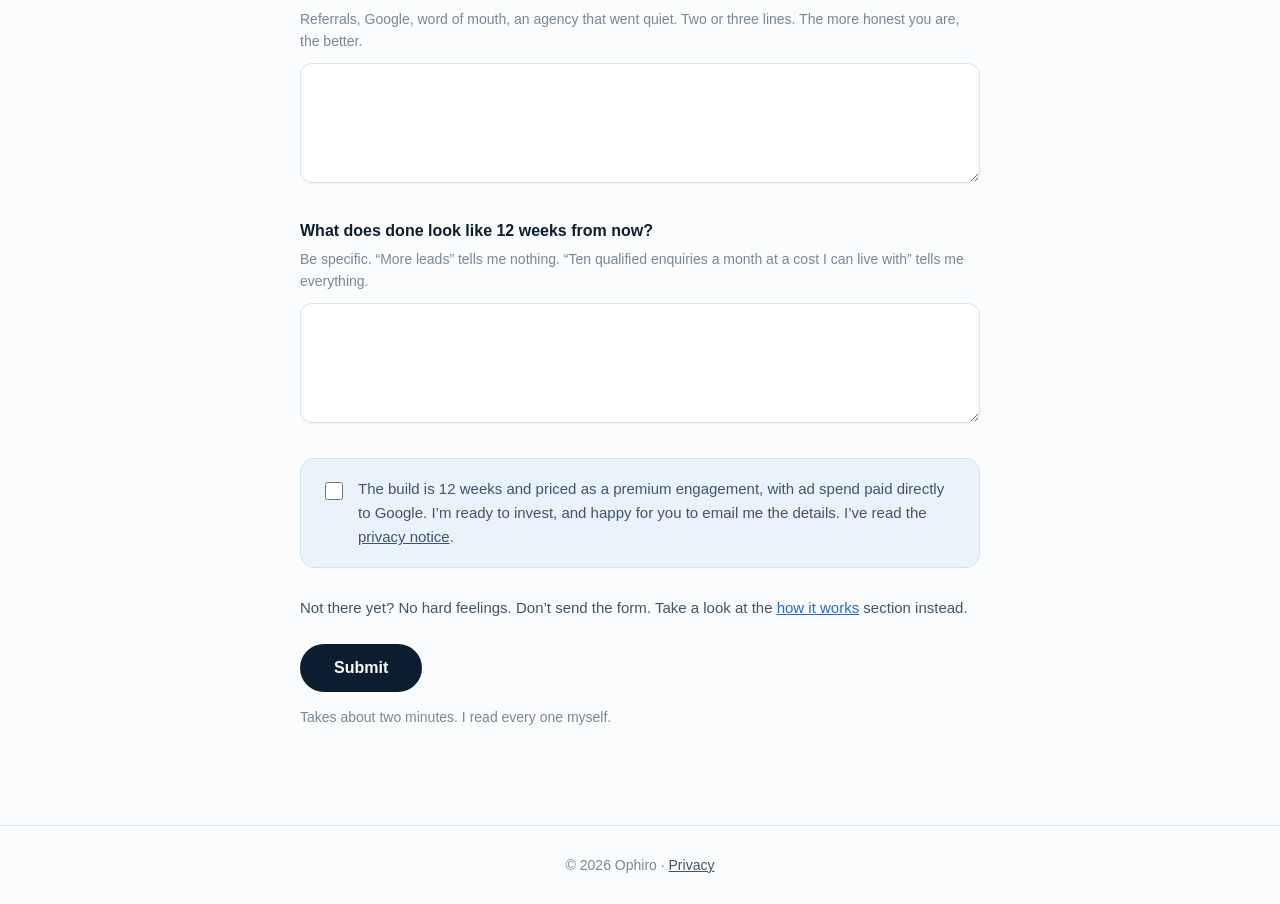
==== commit 723d9a47: "Reframe copy around custom agentic account management system Co-Authored-By: Claude Sonnet 5.5 <nore" ====
--- a/apply/index.html
+++ b/apply/index.html
@@ -9,8 +9,10 @@
   <meta name="theme-color" content="#ffffff">
   <link rel="canonical" href="https://ophiro.xyz/apply">
   <link rel="icon" type="image/svg+xml" href="/favicon.svg">
-  <link rel="icon" type="image/png" sizes="64x64" href="/favicon.png">
-  <link rel="apple-touch-icon" sizes="180x180" href="/apple-touch-icon.png">
+  <link rel="icon" type="image/png" sizes="16x16" href="/favicon-16.png">
+  <link rel="icon" type="image/png" sizes="32x32" href="/favicon-32.png">
+  <link rel="icon" type="image/png" sizes="64x64" href="/favicon.png?v=2">
+  <link rel="apple-touch-icon" sizes="180x180" href="/apple-touch-icon.png?v=2">
   <link rel="stylesheet" href="/apply/apply.css?v=2">
 </head>
 <body>
@@ -29,7 +31,7 @@
 
     <div class="letter">
       <p>Hey business owner 👋</p>
-      <p>Glad you found your way here. I’m Ben, and I’m the whole agency. No account managers, no juniors, no hand-offs. Just me and a lot of well-behaved bots.</p>
+      <p>Glad you found your way here. I’m Ben, and I’m the whole agency. No account managers, no juniors, no hand-offs. Just me, and a custom-built agentic system that carries 10 years of Google Ads experience.</p>
       <p>If you spend thousands a month on Google Ads to win high-value customers, fill this in and I’ll take a proper look at where you are. I only reach out if I’m confident I can help, so this is a real read, not a sales funnel.</p>
       <p>The offer is a <strong>12-week build</strong>: a commitment to turn around your Google Ads results, taken seriously. I build your campaigns, a landing page that converts, a qualification journey on your sales criteria, instant email and SMS replies, CRM routing and proper tracking. Then I run it, test it and report on it with you every week until the 12 weeks are up.</p>
       <p>I can only run 6 of these builds at any one time, so there’s sometimes a wait for a spot. It’s priced as a premium engagement, and I’ll share the details when I reply.</p>
